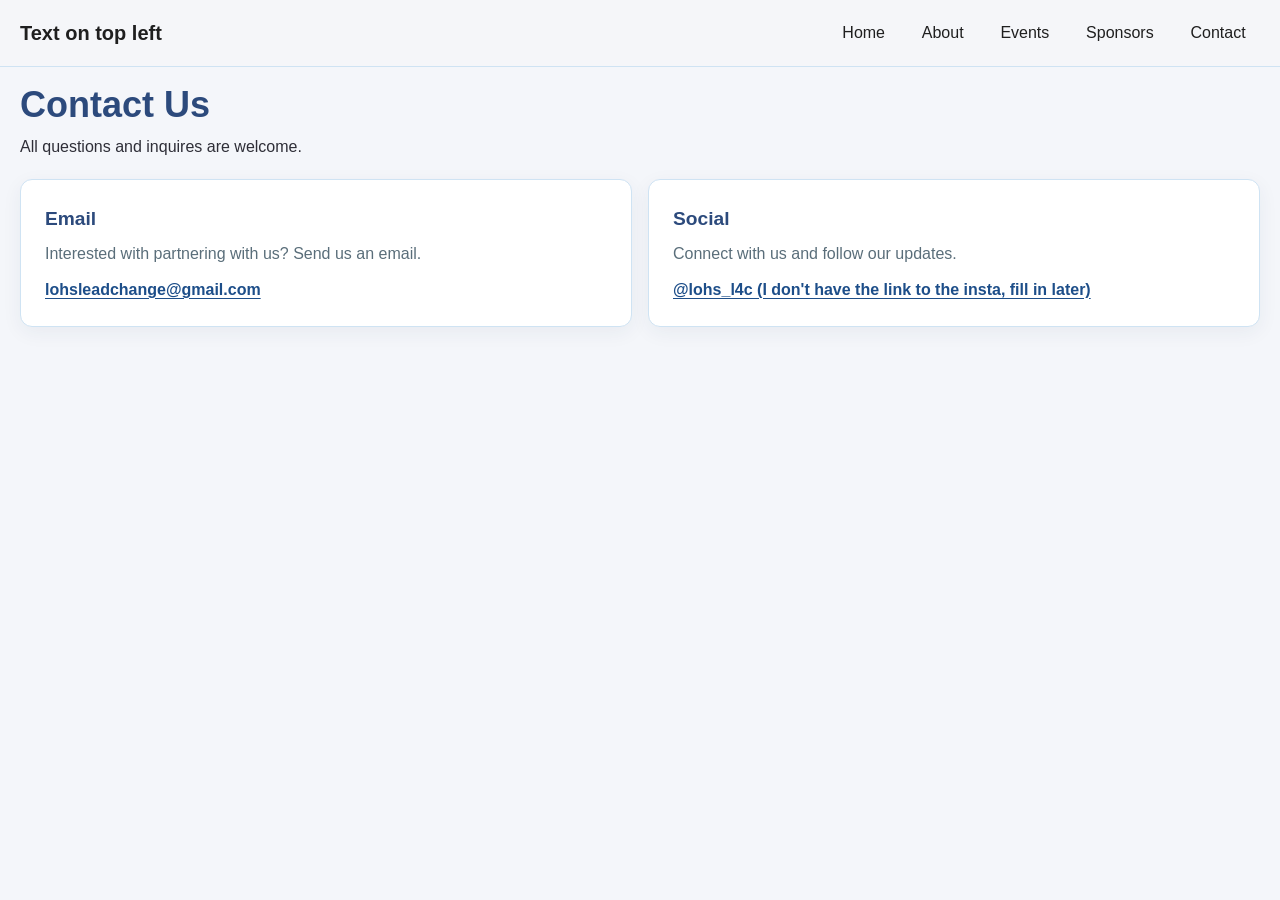
==== html/contact.html @ 29b58304 "Update contact.html" ====
<!DOCTYPE html>
<html lang="en">
<head>
  <meta charset="utf-8">
  <meta name="viewport" content="width=device-width, initial-scale=1">
  <title>Lead 4 Change</title>
  <link rel="stylesheet" href="../css/main.css">
  <link rel="stylesheet" href="../css/header.css">
  <link rel="stylesheet" href="../css/card.css">
  <link rel="stylesheet" href="../css/banner.css">
  <link rel="stylesheet" href="../css/contact.css">
</head>
<body>

  <header class="site-header">
    <div class="header-inner">
      <a class="logo" href="#top">Text on top left</a>
      <nav aria-label="Main">
        <ul class="nav-list">
          <li><a href="#top">Home</a></li>
          <li><a href="#about">About</a></li>
          <li><a href="#about">Events</a></li>
          <li><a href="#sponsors">Sponsors</a></li>
          <li><a href="#contact" aria-current="page">Contact</a></li>
        </ul>
      </nav>
    </div>
  </header>

  <main class="content" id="top">
    <header class="page-intro">
      <h1>Contact Us</h1>
      <p>All questions and inquires are welcome.</p>
    </header>

    <section class="contact-grid" aria-label="Contact options">
      <article class="contact-card" aria-labelledby="email-title">
        <div class="contact-card__content">
          <h2 id="email-title">Email</h2>
          <p>Interested with partnering with us? Send us an email. </p>
          <a class="contact-card__value" href="mailto:lohsleadchange@gmail.com">lohsleadchange@gmail.com</a>
        </div>
      </article>

      <article class="contact-card" aria-labelledby="social-title">
        <div class="contact-card__content">
          <h2 id="social-title">Social</h2>
          <p>Connect with us and follow our updates.</p>
          <a class="contact-card__value" href="mailto:lohsleadchange@gmail.com">@lohs_l4c (I don't have the link to the insta, fill in later)</a>
        </div>
      </article>
    </section>
  </main>

</body>
</html>
---- css/main.css ----
:root {
  --bg: #f4f6fa;
  --text: #2e2e37;

  --header-bg: #f5f6f9;
  --header-text: #1f1f1f;
  --accent: #1d4e89;
  --header-line: #cfe3f3;

  --title: #2c4a7c;
  --card-bg: #ffffff;
  --card-border: #cfe3f3;
  --muted: #5a6e7a;
}

*, *::before, *::after {
  box-sizing: border-box;
}

html {
  scroll-behavior: smooth;
  scroll-padding-top: 5rem;
}

body {
  margin: 0;
  background: var(--bg);
  color: var(--text);
  font-family: -apple-system, BlinkMacSystemFont, "Segoe UI", Roboto, Oxygen, Ubuntu, Cantarell, "Open Sans", "Helvetica Neue", sans-serif;
  line-height: 1.6;
}

.content {
  max-width: 80rem;
  margin: 0 auto;
  padding: 1rem 1.25rem;
}

/*Text Formatting*/

.page-intro {
  margin: 0 0 1.25rem;
}

.page-intro h1 {
  margin: 0 0 0.5rem;
  font-size: clamp(1.75rem, 4vw, 2.25rem);
  line-height: 1.2;
  color: var(--title);    
}

.page-intro p {
  margin: 0;
  max-width: 40rem;
  color: var(--text);
}
---- css/header.css ----
.site-header {
  background: var(--header-bg);
  color: var(--header-text);
  border-bottom: 1px solid var(--header-line);
}

.header-inner {
  display: flex;
  align-items: center;
  justify-content: space-between;
  max-width: 80rem;
  margin: 0 auto;
  padding: 0.75rem 1.25rem;
}

.logo {
  color: var(--header-text);
  font-size: 1.25rem;
  font-weight: 700;
  text-decoration: none;
}

.nav-list {
  display: flex;
  gap: 0.5rem;
  margin: 0;
  padding: 0;
  list-style: none;
}

.nav-list a {
  display: block;
  padding: 0.5rem 0.9rem;
  color: var(--header-text);
  text-decoration: none;
}

.nav-list a:hover {
  color: var(--accent);
}
---- css/card.css ----
.card {
  background: var(--card-bg);
  border: 1px solid var(--card-border);
  border-radius: 12px;
  overflow: hidden;
}

.card-grid {
  display: grid;
  grid-template-columns: repeat(auto-fit, minmax(16rem, 1fr));
  gap: 1em;
  margin: 1rem 0 1rem;
}

.card__image {
  display: block;
  width: 100%;
  aspect-ratio: 16 / 9;
  object-fit: cover;
}

.card__body {
  padding: 0.75rem 1.25rem 1.25rem;
}

.card__body .label { margin: 0 0 0.25rem; }
.card__body h2     { margin: 0 0 0.5rem; }
.card__body p      { margin: 0 0 0.75rem; }
.card__body > :last-child { margin-bottom: 0; }

/* Card with the events on it */

.label {
  margin: 0 0 0.5rem;
  font-size: 0.75rem;
  text-transform: uppercase;
  letter-spacing: 0.06em;
  color: var(--muted);
}

.item-list {
  list-style: none;
  margin: 0 0 0.75rem;
  padding: 0;
  display: grid;
  gap: 0.5rem;
}

.item {
  display: flex;
  align-items: baseline;
  gap: 0.75rem;
  min-width: 0;              
  padding: 0.5rem 0.75rem;
  border: 1px solid var(--card-border);
  border-radius: 6px;
  color: var(--text);
  text-decoration: none;
}

.item:hover {
  background: #f4f9fd;
  border-color: var(--accent);
}

.item__date {
  flex: none;
  font-size: 0.75rem;
  color: var(--muted);
}

.item__title {
  min-width: 0;
  overflow: hidden;
  text-overflow: ellipsis;
  white-space: nowrap;
}

.more-link {
  color: var(--accent);
  text-decoration: none;
}

.more-link:hover {
  text-decoration: underline;
}


.card-grid .card { /* Gotta make sure the links are aligned */
  display: flex;
  flex-direction: column;
}

.card-grid .card__body {
  flex: 1;                    
  display: flex;
  flex-direction: column;
}

.card-grid .more-link {
  margin-top: auto;          
  align-self: flex-start;    
}


/* Partners */

.logo-row {
  list-style: none;
  margin: 0;
  padding: 0;
  display: flex;
  flex-wrap: wrap;
  align-items: center;
  justify-content: center;
  gap: 1.5rem 6rem;
}

.logo-row img {
  display: block;
  height: 5rem;         
  width: auto;          
  max-width: 16rem;      
  object-fit: contain;
}

.logo-row a {
  display: block;
  opacity: 0.85;
  transition: opacity 0.15s ease;
}

.logo-row a:hover,
.logo-row a:focus-visible {
  opacity: 1;
}
---- css/banner.css ----
.card--hero {
  display: grid;
  padding: 0;
  background: var(--card-bg);
  min-height: clamp(20rem, 45vw, 32rem);
}

.card--hero > img,
.card--hero > .hero__content {
  grid-area: 1 / 1;
}

.hero__content {
  display: flex;
  flex-direction: column;
  justify-content: center;
  align-items: flex-start;
  padding: clamp(1.5rem, 5vw, 3.5rem);
  color: var(--text);
}

.hero__content h2 {
  margin: 0 0 1rem;
  max-width: 11ch;            
  color: var(--text);
  font-size: clamp(2rem, 6vw, 4.5rem);
  font-weight: 800;
  line-height: 1.05;
  text-transform: uppercase;
}

.hero__content p {
  margin: 0 0 1.5rem;
  max-width: 30rem;
}

.hero__cta {
  display: inline-block;
  padding: 0.7rem 1.5rem;
  background: var(--accent);
  color: #ffffff;
  font-weight: 600;
  text-decoration: none;
  border-radius: 999px;
}

.hero__cta:hover {
  filter: brightness(1.15);
}
---- css/contact.css ----
.contact-grid {
  display: grid;
  grid-template-columns: repeat(auto-fit, minmax(min(100%, 22rem), 1fr));
  gap: 1rem;
}

.contact-card {
  display: flex;
  align-items: flex-start;
  gap: 1rem;
  min-width: 0;
  padding: 1.5rem;
  background: var(--card-bg);
  border: 1px solid var(--card-border);
  border-radius: 12px;
  box-shadow: 0 0.35rem 1.25rem rgb(31 54 83 / 6%);
}

/*
.contact-card__icon {
  display: grid;
  flex: 0 0 3rem;
  width: 3rem;
  height: 3rem;
  place-items: center;
  color: var(--accent);
  background: #eaf2fb;
  border-radius: 0.85rem;
}

.contact-card__icon svg {
  width: 1.5rem;
  height: 1.5rem;
  fill: none;
  stroke: currentColor;
  stroke-linecap: round;
  stroke-linejoin: round;
  stroke-width: 1.8;
}
*/

.contact-card__content {
  min-width: 0;
}

.contact-card h2 {
  margin: 0 0 0.35rem;
  color: var(--title);
  font-size: 1.2rem;
}

.contact-card p {
  margin: 0 0 0.65rem;
  color: var(--muted);
}

.contact-card__value {
  color: var(--accent);
  font-weight: 700;
  overflow-wrap: anywhere;
}

a.contact-card__value {
  text-decoration-thickness: 1px;
  text-underline-offset: 0.2em;
}

a.contact-card__value:hover {
  text-decoration-thickness: 2px;
}

@media (max-width: 28rem) {
  .contact-card {
    padding: 1.15rem;
  }
}
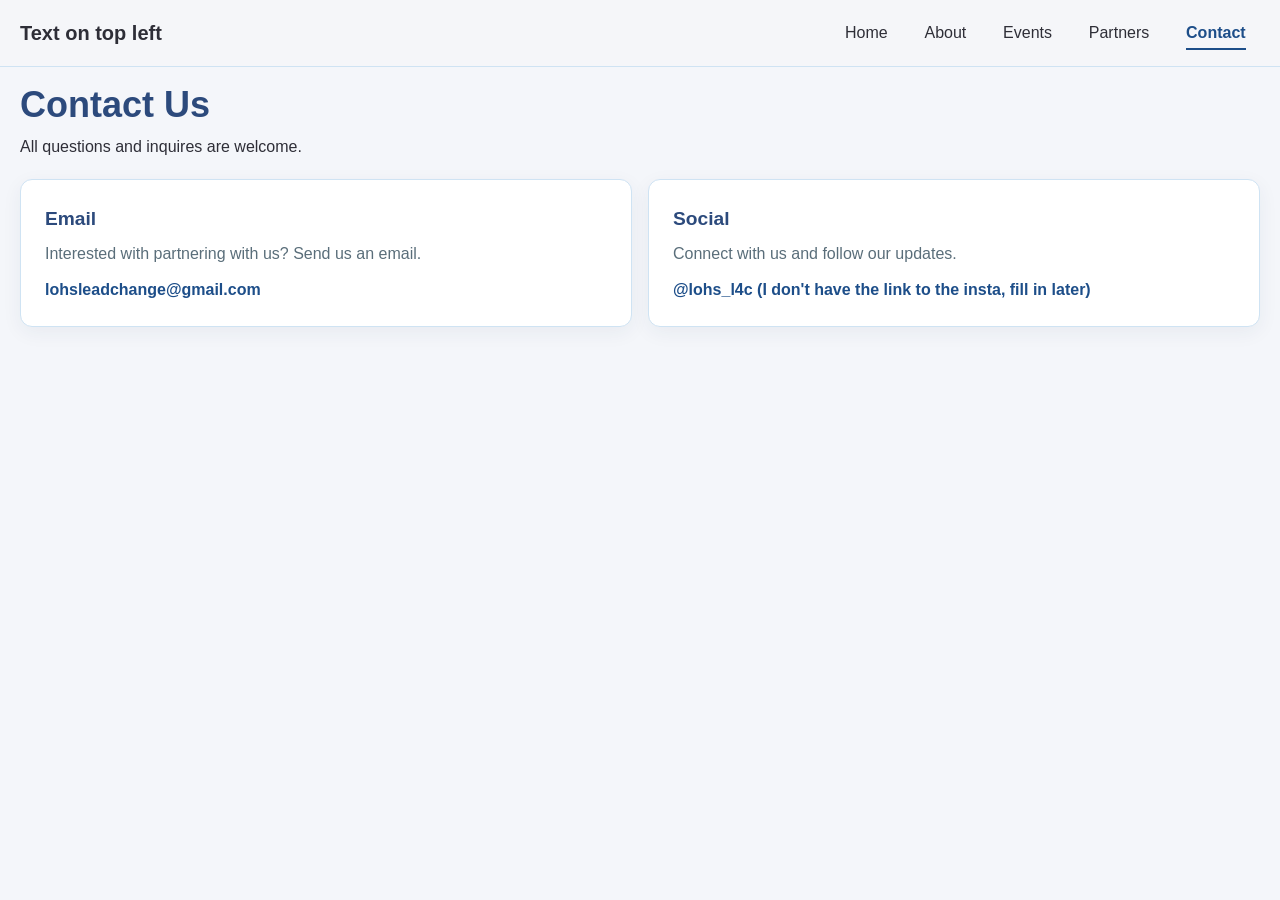
==== commit a7a3ab18: "add content" ====
--- a/html/contact.html
+++ b/html/contact.html
@@ -3,7 +3,7 @@
 <head>
   <meta charset="utf-8">
   <meta name="viewport" content="width=device-width, initial-scale=1">
-  <title>Lead 4 Change</title>
+  <title>Contact Lead 4 Change</title>
   <link rel="stylesheet" href="../css/main.css">
   <link rel="stylesheet" href="../css/header.css">
   <link rel="stylesheet" href="../css/card.css">
@@ -17,11 +17,11 @@
       <a class="logo" href="#top">Text on top left</a>
       <nav aria-label="Main">
         <ul class="nav-list">
-          <li><a href="#top">Home</a></li>
+          <li><a href="../index.html">Home</a></li>
           <li><a href="#about">About</a></li>
-          <li><a href="#about">Events</a></li>
-          <li><a href="#sponsors">Sponsors</a></li>
-          <li><a href="#contact" aria-current="page">Contact</a></li>
+          <li><a href="events.html">Events</a></li>
+          <li><a href="partners.html">Partners</a></li>
+          <li><a href="#top" aria-current="page">Contact</a></li>
         </ul>
       </nav>
     </div>
--- a/css/main.css
+++ b/css/main.css
@@ -3,7 +3,7 @@
   --text: #2e2e37;
 
   --header-bg: #f5f6f9;
-  --header-text: #1f1f1f;
+  --header-text: var(--text);
   --accent: #1d4e89;
   --header-line: #cfe3f3;
 
@@ -30,6 +30,27 @@
   line-height: 1.6;
 }
 
+h1, h2, h3, h4, h5, h6 {
+  color: var(--title);
+}
+
+a {
+  color: var(--accent);
+  text-decoration: none;
+}
+
+a:hover,
+a:focus-visible {
+  text-decoration-line: underline;
+  text-decoration-thickness: 2px;
+  text-underline-offset: 0.2em;
+}
+
+a:focus-visible {
+  outline: 2px solid var(--accent);
+  outline-offset: 3px;
+}
+
 .content {
   max-width: 80rem;
   margin: 0 auto;
@@ -49,6 +70,13 @@
   color: var(--title);    
 }
 
+.page-title {
+  margin: 0 0 1.25rem;
+  font-size: clamp(1.75rem, 4vw, 2.25rem);
+  line-height: 1.2;
+  color: var(--title);
+}
+
 .page-intro p {
   margin: 0;
   max-width: 40rem;
--- a/css/header.css
+++ b/css/header.css
@@ -17,7 +17,6 @@
   color: var(--header-text);
   font-size: 1.25rem;
   font-weight: 700;
-  text-decoration: none;
 }
 
 .nav-list {
@@ -29,12 +28,48 @@
 }
 
 .nav-list a {
+  position: relative;
   display: block;
   padding: 0.5rem 0.9rem;
   color: var(--header-text);
   text-decoration: none;
 }
 
+.nav-list a::after {
+  position: absolute;
+  right: 0.9rem;
+  bottom: 0.25rem;
+  left: 0.9rem;
+  height: 2px;
+  background: var(--accent);
+  content: "";
+  transform: scaleX(0);
+  transform-origin: center;
+  transition: transform 0.2s ease;
+}
+
+.nav-list a:hover::after,
+.nav-list a:focus-visible::after,
+.nav-list a[aria-current="page"]::after {
+  transform: scaleX(1);
+}
+
+.nav-list a[aria-current="page"] {
+  color: var(--accent);
+  font-weight: 600;
+}
+
+.nav-list a:hover,
+.nav-list a:focus-visible {
+  text-decoration: none;
+}
+
 .nav-list a:hover {
   color: var(--accent);
-}+}
+
+@media (prefers-reduced-motion: reduce) {
+  .nav-list a::after {
+    transition: none;
+  }
+}
--- a/css/card.css
+++ b/css/card.css
@@ -55,12 +55,16 @@
   border: 1px solid var(--card-border);
   border-radius: 6px;
   color: var(--text);
-  text-decoration: none;
 }
 
 .item:hover {
   background: #f4f9fd;
   border-color: var(--accent);
+}
+
+.item:hover,
+.item:focus-visible {
+  text-decoration: none;
 }
 
 .item__date {
@@ -78,11 +82,19 @@
 
 .more-link {
   color: var(--accent);
-  text-decoration: none;
+  font-weight: 400;
 }
 
-.more-link:hover {
-  text-decoration: underline;
+.more-link::after {
+  content: "";
+  display: inline-block;
+  width: 0.85em;
+  height: 0.85em;
+  margin-left: 0.35em;
+  vertical-align: -0.08em;
+  background-color: currentColor;
+  -webkit-mask: url("data:image/svg+xml,%3Csvg xmlns='http://www.w3.org/2000/svg' viewBox='0 0 16 16'%3E%3Cpath d='M2 8h11M8 3l5 5-5 5' fill='none' stroke='%23000' stroke-linecap='round' stroke-linejoin='round' stroke-width='1.75'/%3E%3C/svg%3E") center / contain no-repeat;
+  mask: url("data:image/svg+xml,%3Csvg xmlns='http://www.w3.org/2000/svg' viewBox='0 0 16 16'%3E%3Cpath d='M2 8h11M8 3l5 5-5 5' fill='none' stroke='%23000' stroke-linecap='round' stroke-linejoin='round' stroke-width='1.75'/%3E%3C/svg%3E") center / contain no-repeat;
 }
 
 
--- a/css/banner.css
+++ b/css/banner.css
@@ -22,7 +22,6 @@
 .hero__content h2 {
   margin: 0 0 1rem;
   max-width: 11ch;            
-  color: var(--text);
   font-size: clamp(2rem, 6vw, 4.5rem);
   font-weight: 800;
   line-height: 1.05;
@@ -40,10 +39,5 @@
   background: var(--accent);
   color: #ffffff;
   font-weight: 600;
-  text-decoration: none;
   border-radius: 999px;
 }
-
-.hero__cta:hover {
-  filter: brightness(1.15);
-}
--- a/css/contact.css
+++ b/css/contact.css
@@ -60,15 +60,6 @@
   overflow-wrap: anywhere;
 }
 
-a.contact-card__value {
-  text-decoration-thickness: 1px;
-  text-underline-offset: 0.2em;
-}
-
-a.contact-card__value:hover {
-  text-decoration-thickness: 2px;
-}
-
 @media (max-width: 28rem) {
   .contact-card {
     padding: 1.15rem;
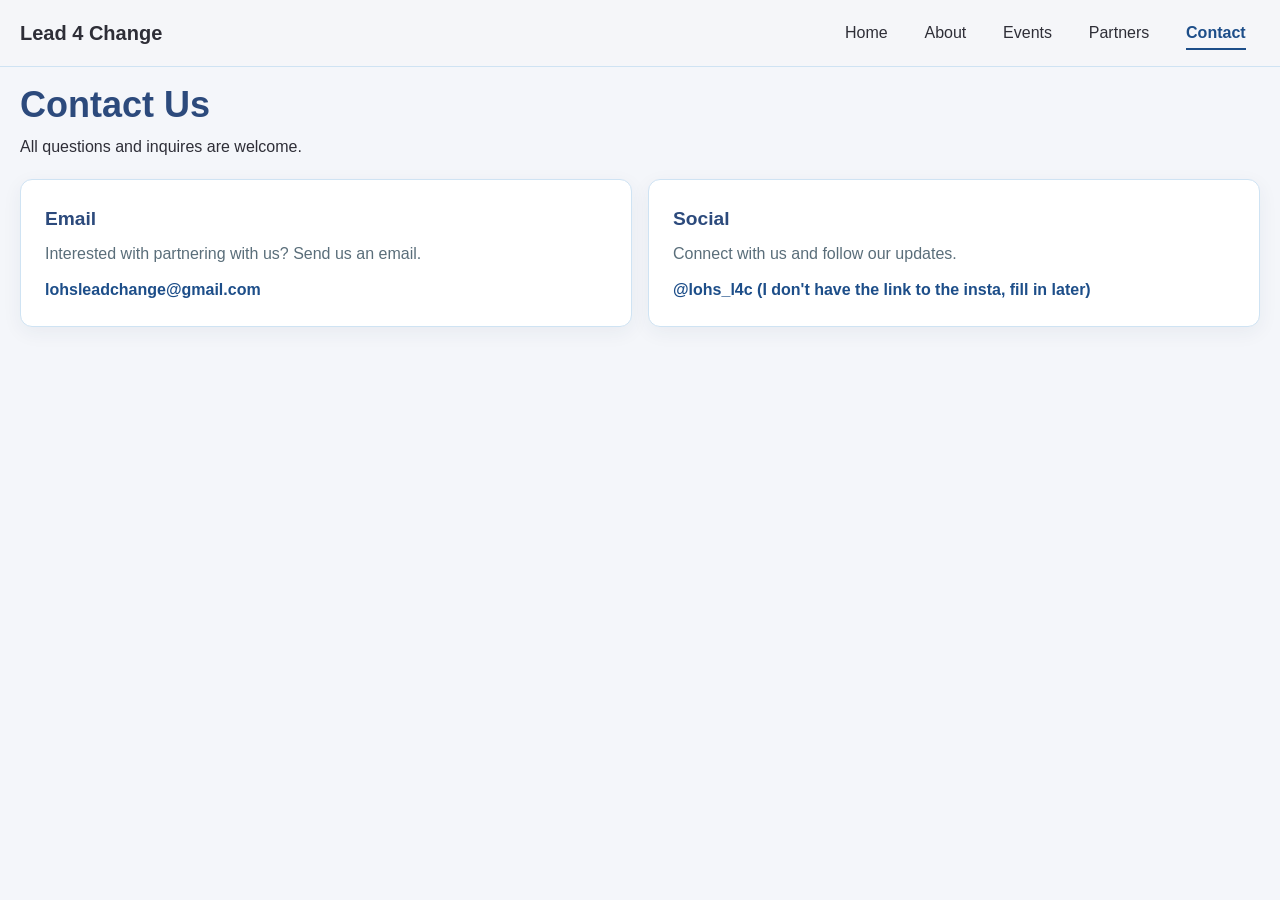
==== commit 850b011b: "fix naming" ====
--- a/html/contact.html
+++ b/html/contact.html
@@ -14,7 +14,7 @@
 
   <header class="site-header">
     <div class="header-inner">
-      <a class="logo" href="#top">Text on top left</a>
+      <a class="logo" href="#top">Lead 4 Change</a>
       <nav aria-label="Main">
         <ul class="nav-list">
           <li><a href="../index.html">Home</a></li>
